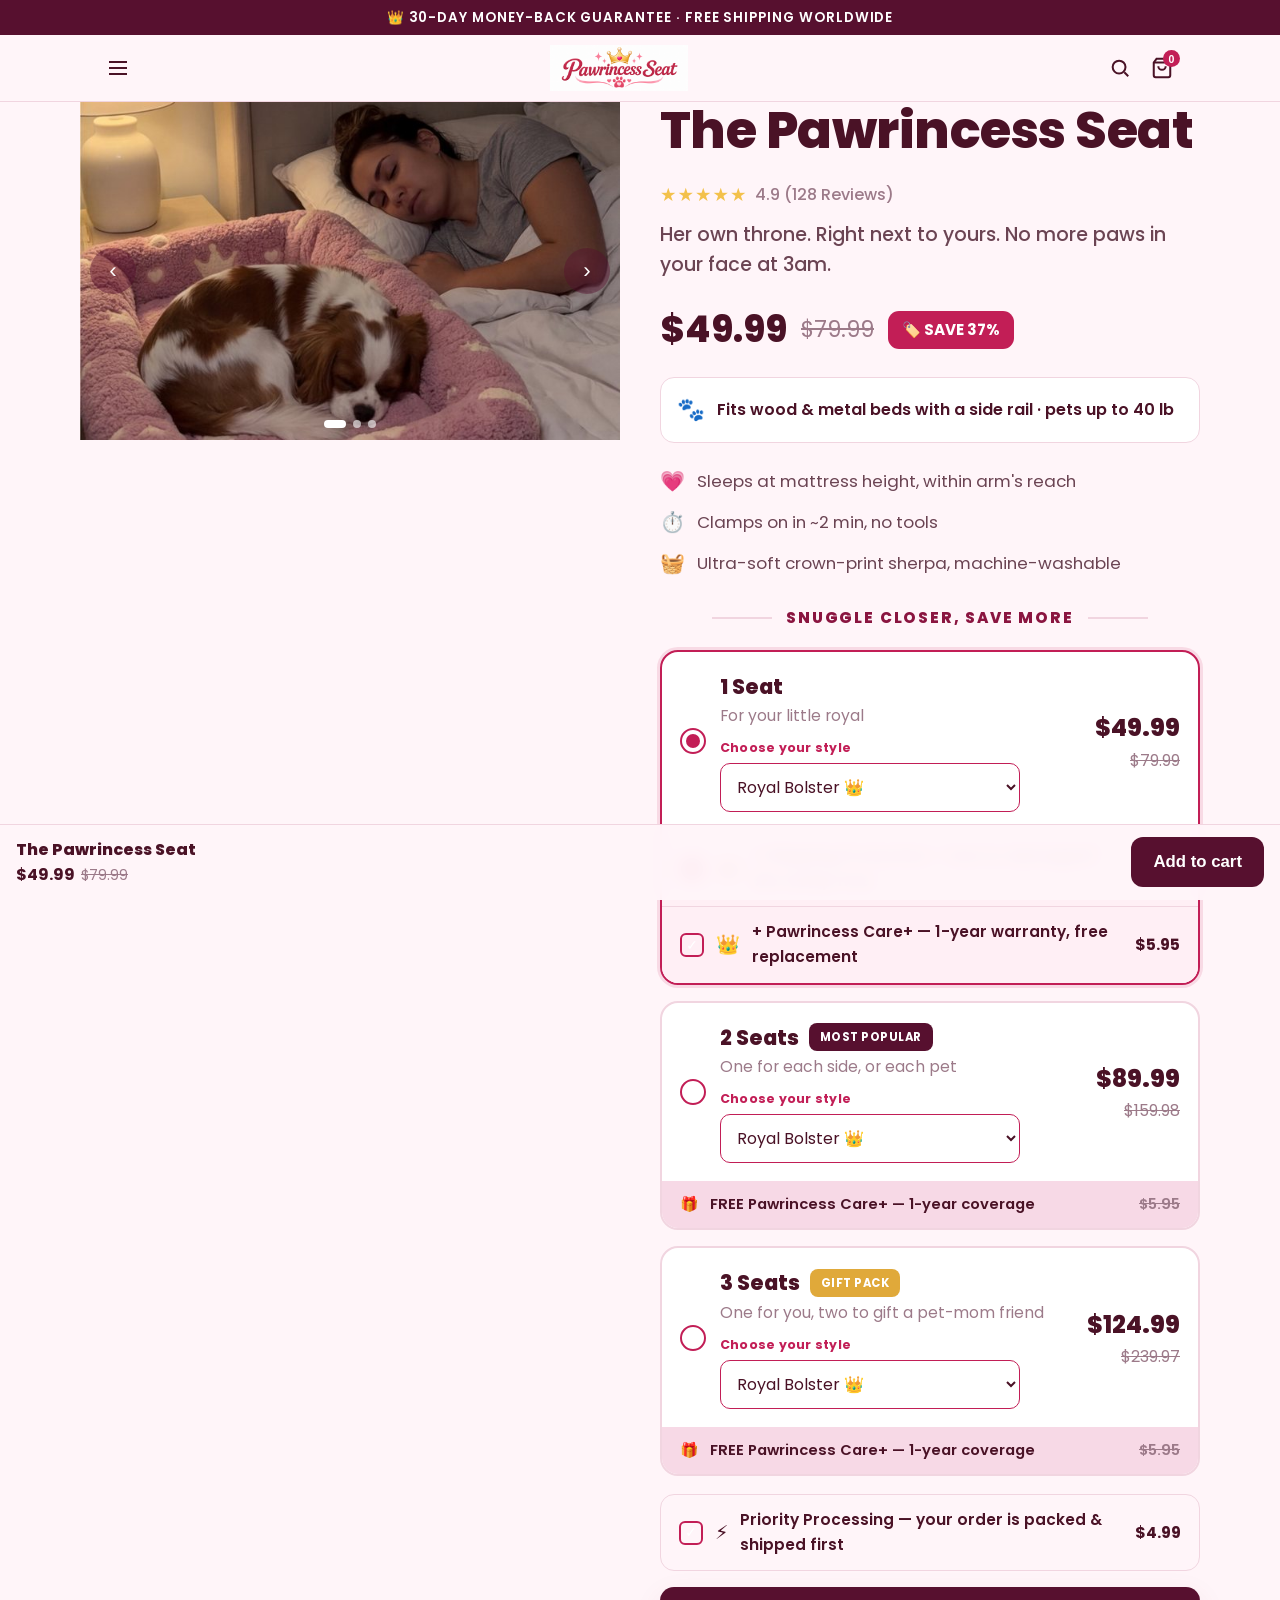
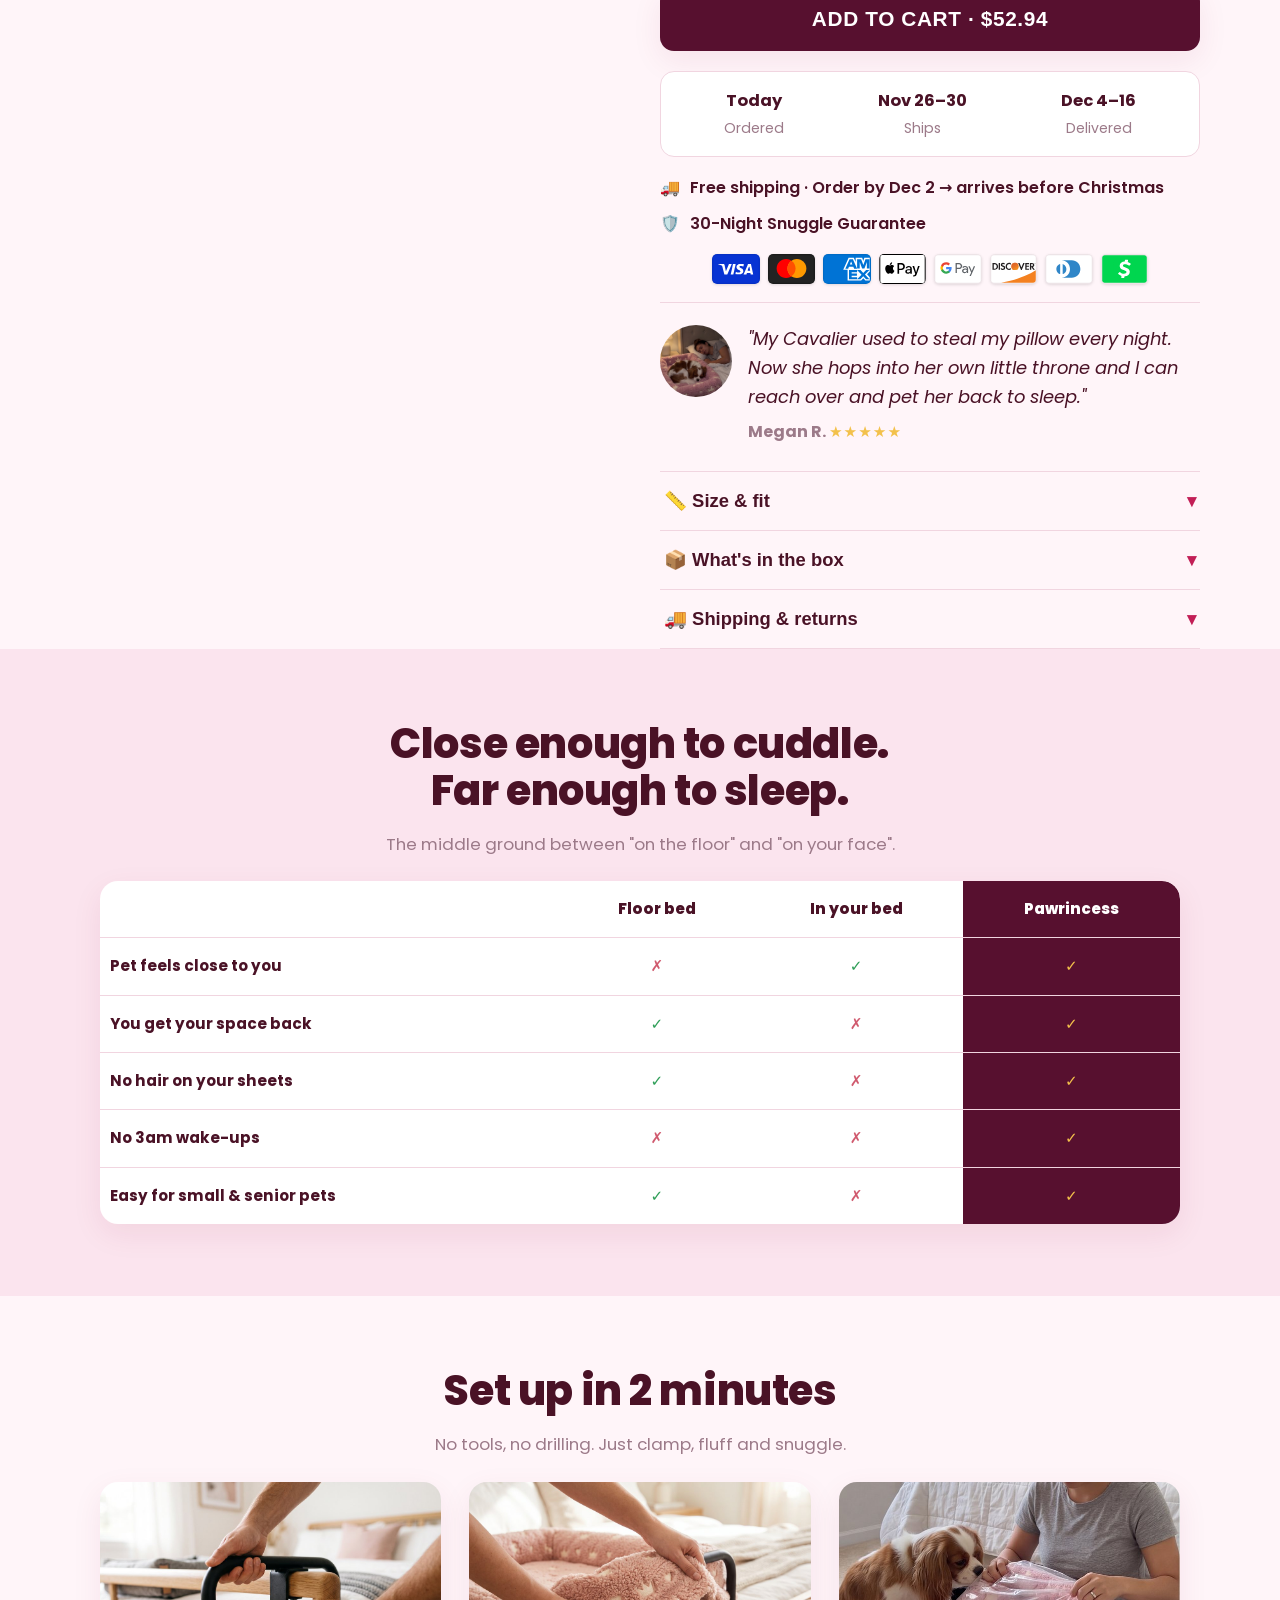
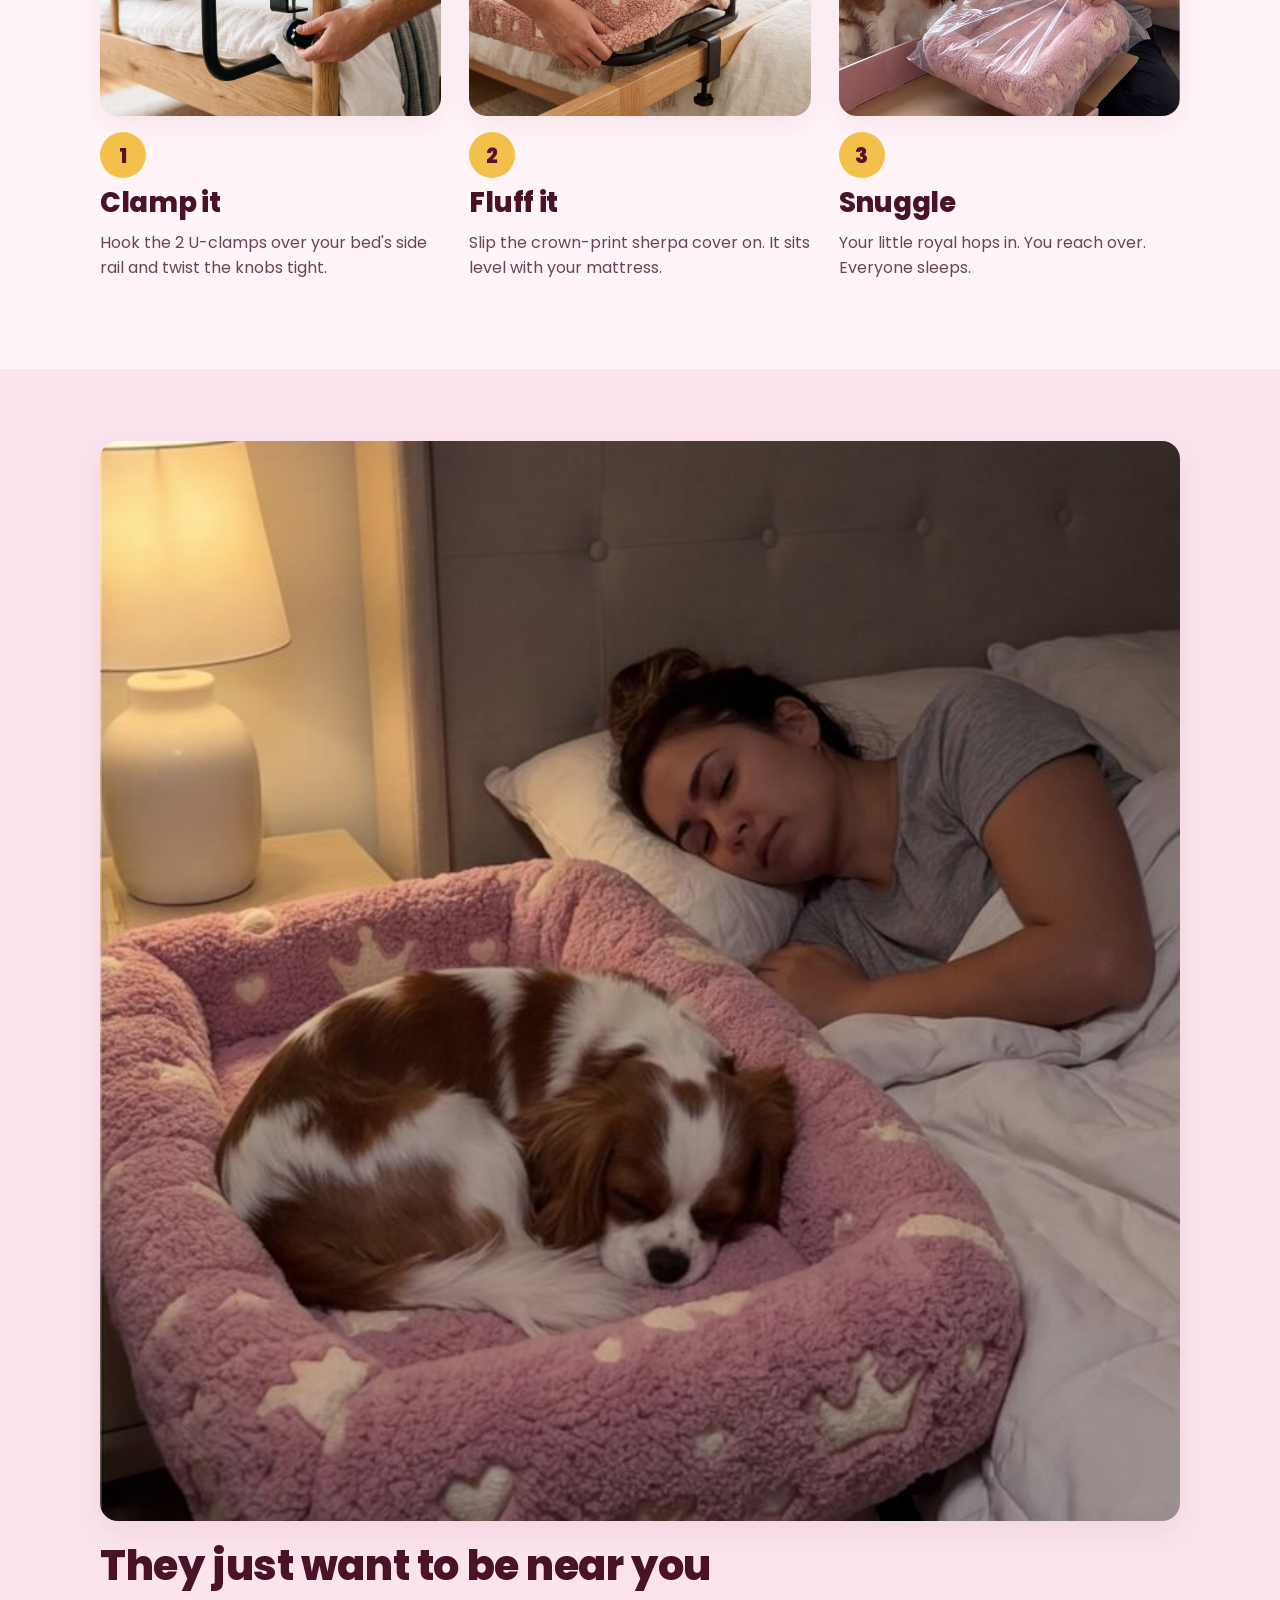
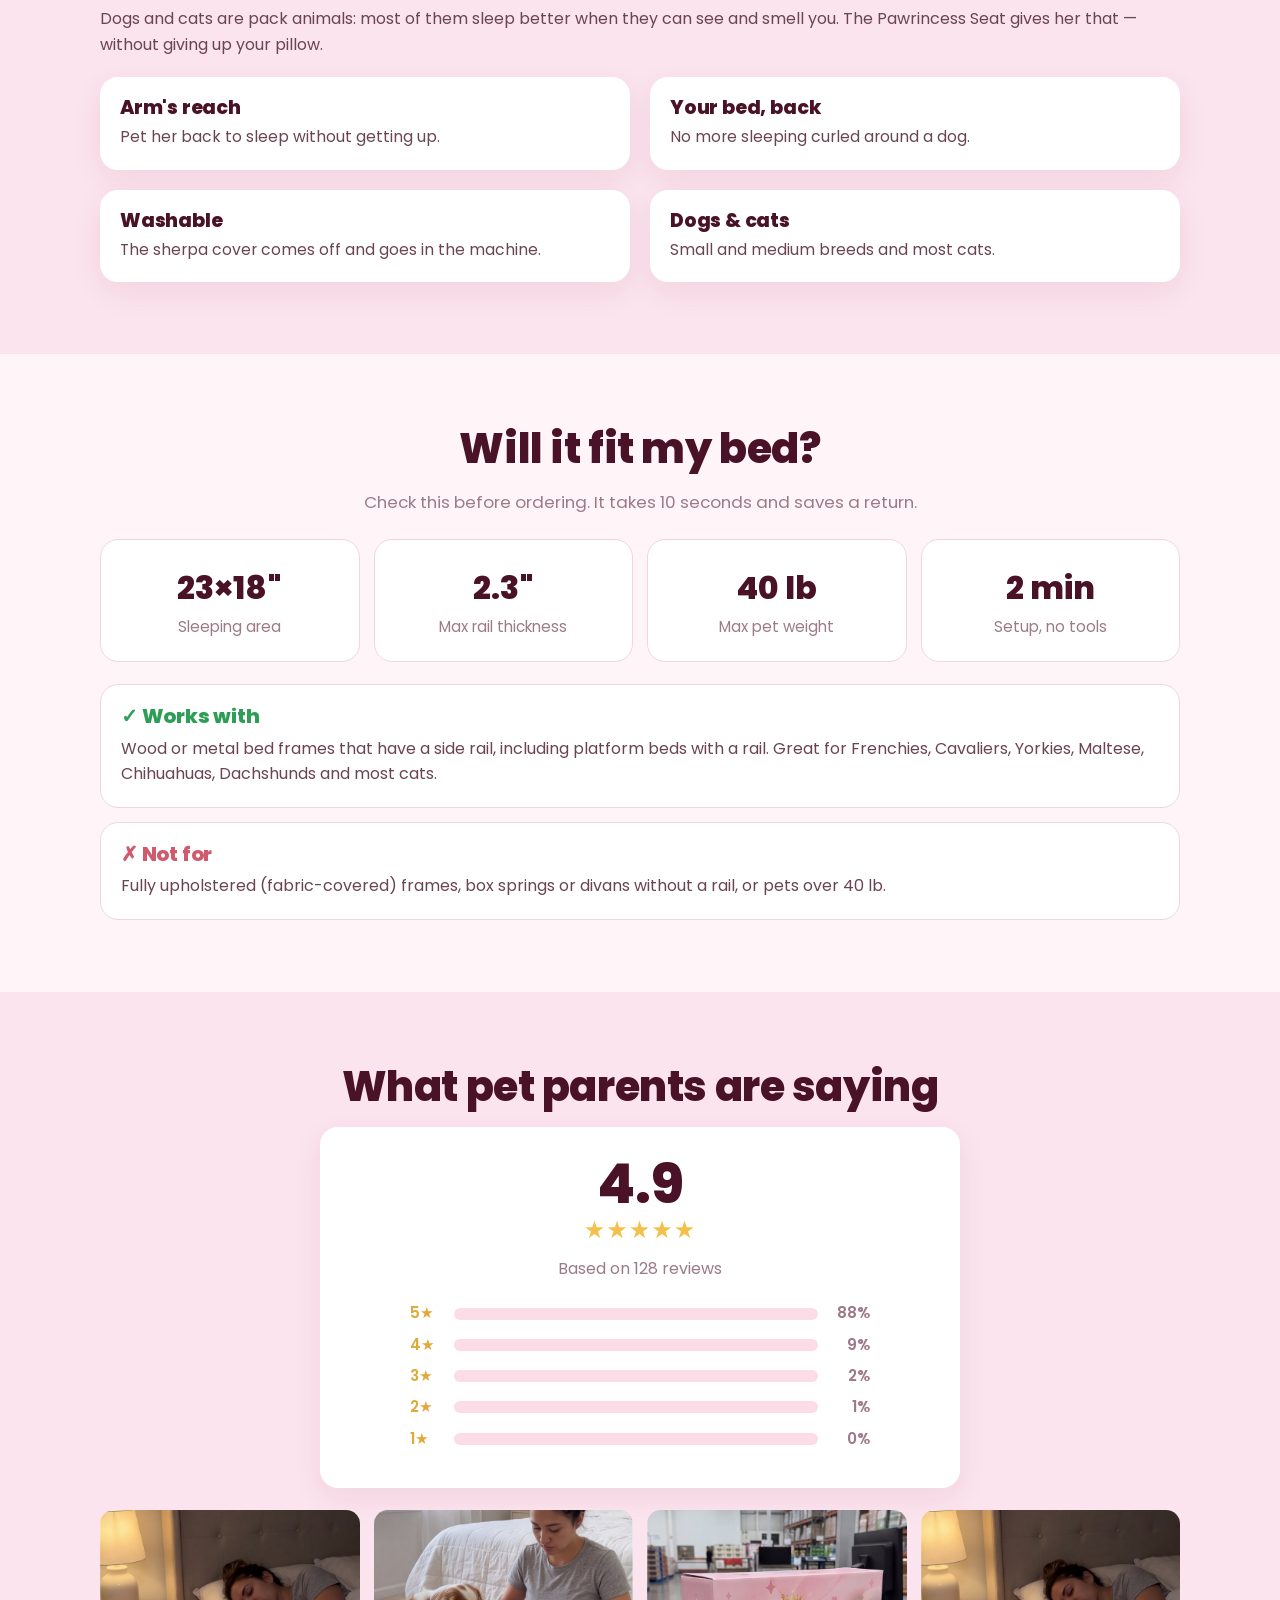
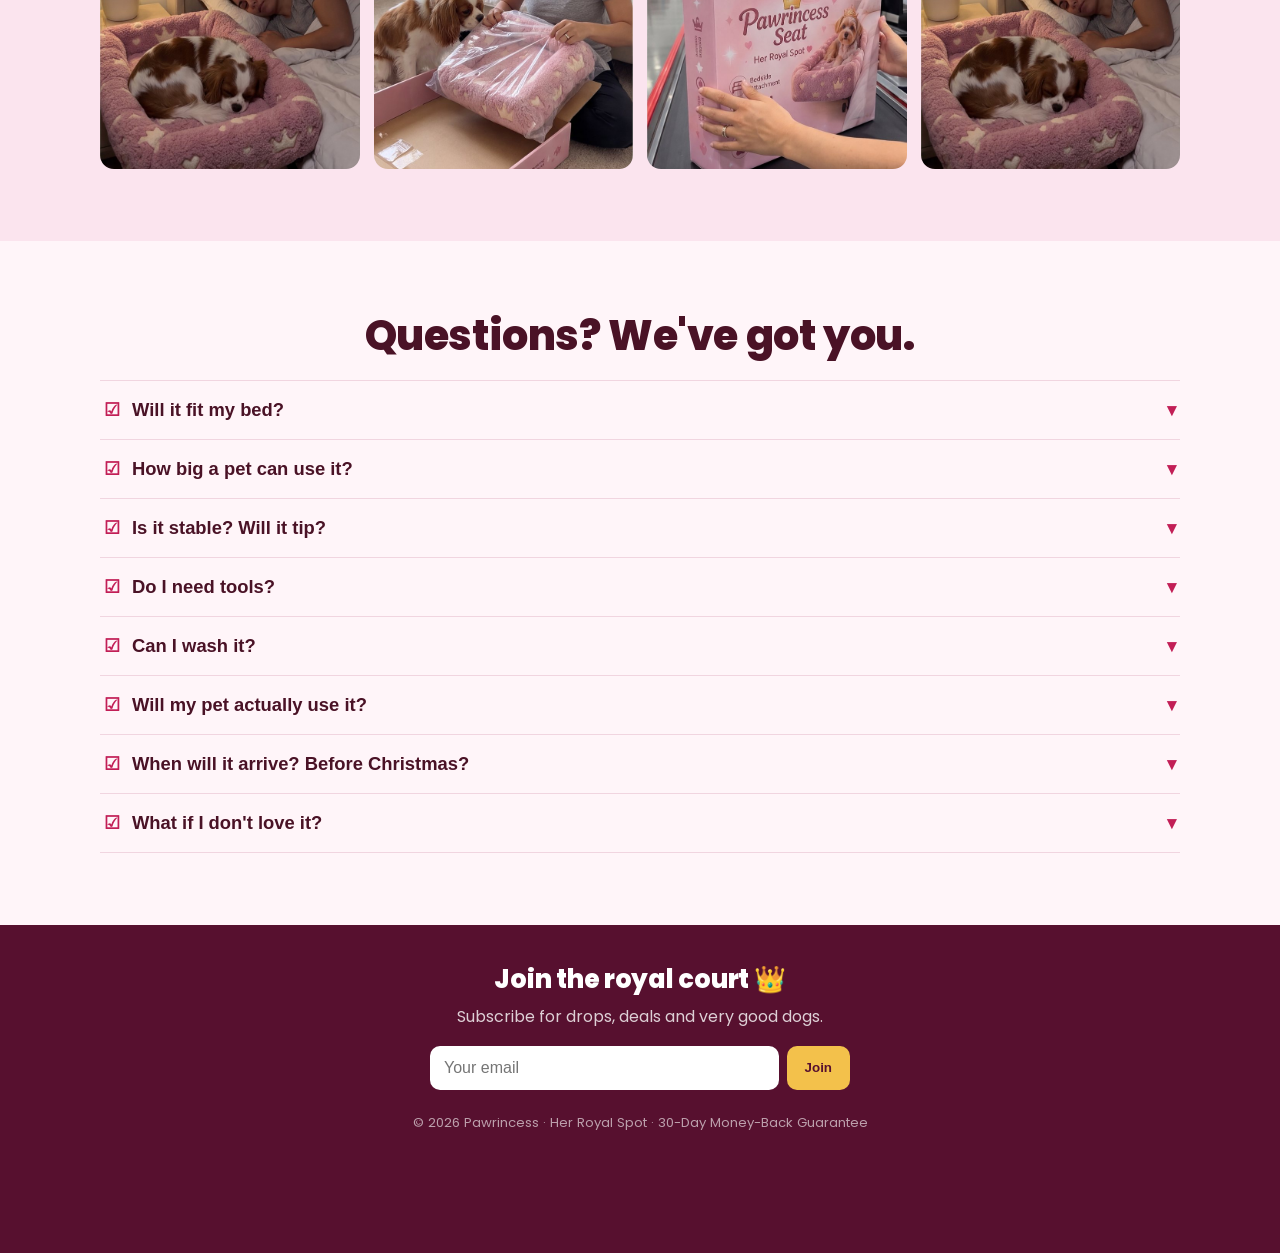
==== index.html @ 48e754ac "Pawrincess Seat store — landing page, variant picker, Square on-site checkout Co-Authored-By: Claude" ====
<!DOCTYPE html>
<html lang="en">
<head>
<meta charset="utf-8">
<meta name="viewport" content="width=device-width,initial-scale=1">
<title>Pawrincess Seat — Her Royal Spot</title>
<meta name="description" content="The Pawrincess Seat — a bedside dog bed that clamps to your bed so your little royal sleeps at mattress height, right within arm's reach.">
<link rel="icon" href="images/favicon.svg">
<link rel="preconnect" href="https://fonts.googleapis.com">
<link rel="preconnect" href="https://fonts.gstatic.com" crossorigin>
<link href="https://fonts.googleapis.com/css2?family=Poppins:wght@400;500;600;700;800&display=swap" rel="stylesheet">
<link rel="stylesheet" href="assets/pawrincess.css">
</head>
<body>

<div class="announce">👑 30-DAY MONEY-BACK GUARANTEE · FREE SHIPPING WORLDWIDE</div>

<header class="header">
  <div class="bar">
    <button class="hmenu" aria-label="Menu">
      <svg width="24" height="24" viewBox="0 0 24 24" fill="none" stroke="currentColor" stroke-width="2.2"><path d="M3 6h18M3 12h18M3 18h18"/></svg>
    </button>
    <img class="logo-img" src="images/logo.png" alt="Pawrincess Seat">
    <div class="hicons">
      <button class="hicon" aria-label="Search">
        <svg width="22" height="22" viewBox="0 0 24 24" fill="none" stroke="currentColor" stroke-width="2.2"><circle cx="11" cy="11" r="7"/><path d="M21 21l-4.3-4.3"/></svg>
      </button>
      <button class="hicon cartbtn" id="cartBtn" aria-label="Cart">
        <svg width="22" height="22" viewBox="0 0 24 24" fill="none" stroke="currentColor" stroke-width="2.2"><path d="M6 2 3 6v14a2 2 0 0 0 2 2h14a2 2 0 0 0 2-2V6l-3-4z"/><path d="M3 6h18M16 10a4 4 0 0 1-8 0"/></svg>
        <span class="bubble" id="cartBubble" hidden>0</span>
      </button>
    </div>
  </div>
</header>

<div class="product-top">
  <!-- hero gallery -->
  <div class="gallery">
    <div class="g-track" id="gTrack">
      <div class="g-slide"><img src="images/life-night.jpg" alt="Pawrincess Seat at the bedside at night" fetchpriority="high"></div>
      <div class="g-slide"><img src="images/life-unbox.jpg" alt="Unboxing the Pawrincess Seat" loading="lazy"></div>
      <div class="g-slide"><img src="images/box.jpg" alt="Pawrincess Seat retail box" loading="lazy"></div>
    </div>
    <button class="g-arr prev" id="gPrev" aria-label="Previous">‹</button>
    <button class="g-arr next" id="gNext" aria-label="Next">›</button>
    <div class="g-dots" id="gDots"></div>
  </div>

  <!-- buy box -->
  <div class="buy">
    <h1>The Pawrincess Seat</h1>
    <div class="rating-row"><span class="stars">★★★★★</span><span class="cnt" id="ratingCnt">4.9 (128 Reviews)</span></div>
    <p class="tagline">Her own throne. Right next to yours. No more paws in your face at 3am.</p>
    <div class="price-row">
      <span class="price">$49.99</span>
      <span class="compare">$79.99</span>
      <span class="save">🏷️ SAVE 37%</span>
    </div>

    <div class="callout"><span class="ic">🐾</span><span>Fits wood &amp; metal beds with a side rail · pets up to 40 lb</span></div>

    <ul class="bullets">
      <li><span class="ic">💗</span> Sleeps at mattress height, within arm's reach</li>
      <li><span class="ic">⏱️</span> Clamps on in ~2 min, no tools</li>
      <li><span class="ic">🧺</span> Ultra-soft crown-print sherpa, machine-washable</li>
    </ul>

    <!-- bundles -->
    <div class="divider-h">SNUGGLE CLOSER, SAVE MORE</div>
    <div class="tiers" id="tiers">
      <div class="tier sel" data-tier="1" data-price="49.99" data-compare="79.99" data-qty="1" data-name="1 Pawrincess Seat">
        <div class="tier-main">
          <span class="radio"></span>
          <div class="tier-info"><div class="t-name">1 Seat</div><div class="t-sub">For your little royal</div>
            <div class="vsel"><label>Choose your style</label><select class="vSelect"><option value="bolster">Royal Bolster 👑</option><option value="crown">Princess Crown 👑</option></select></div>
          </div>
          <div class="tier-price"><div class="tp">$49.99</div><div class="tc">$79.99</div></div>
        </div>
        <div class="addons">
          <label class="addon on" data-addon="2.95" data-aid="shipping_protection"><span class="box">✓</span><span class="ico">📦</span>+ Shipping Protection — lost or damaged? We reship free.<span class="ap">$2.95</span></label>
          <label class="addon" data-addon="5.95" data-aid="care_plus"><span class="box">✓</span><span class="ico">👑</span>+ Pawrincess Care+ — 1-year warranty, free replacement<span class="ap">$5.95</span></label>
        </div>
      </div>
      <div class="tier" data-tier="2" data-price="89.99" data-compare="159.98" data-qty="2" data-name="2 Pawrincess Seats">
        <div class="tier-main">
          <span class="radio"></span>
          <div class="tier-info"><div class="t-name">2 Seats <span class="badge">MOST POPULAR</span></div><div class="t-sub">One for each side, or each pet</div>
            <div class="vsel"><label>Choose your style</label><select class="vSelect"><option value="bolster">Royal Bolster 👑</option><option value="crown">Princess Crown 👑</option></select></div>
          </div>
          <div class="tier-price"><div class="tp">$89.99</div><div class="tc">$159.98</div></div>
        </div>
        <div class="tier-free"><span class="ico">🎁</span>FREE Pawrincess Care+ — 1-year coverage<span class="ap">$5.95</span></div>
      </div>
      <div class="tier" data-tier="3" data-price="124.99" data-compare="239.97" data-qty="3" data-name="3 Pawrincess Seats">
        <div class="tier-main">
          <span class="radio"></span>
          <div class="tier-info"><div class="t-name">3 Seats <span class="badge gift">GIFT PACK</span></div><div class="t-sub">One for you, two to gift a pet-mom friend</div>
            <div class="vsel"><label>Choose your style</label><select class="vSelect"><option value="bolster">Royal Bolster 👑</option><option value="crown">Princess Crown 👑</option></select></div>
          </div>
          <div class="tier-price"><div class="tp">$124.99</div><div class="tc">$239.97</div></div>
        </div>
        <div class="tier-free"><span class="ico">🎁</span>FREE Pawrincess Care+ — 1-year coverage<span class="ap">$5.95</span></div>
      </div>
    </div>

    <label class="addon" id="priority" data-addon="4.99" data-aid="priority" style="border:1.5px solid var(--line);border-radius:14px;margin-bottom:16px">
      <span class="box">✓</span><span class="ico">⚡</span>Priority Processing — your order is packed &amp; shipped first<span class="ap">$4.99</span>
    </label>

    <button class="atc row" id="atcMain">ADD TO CART · $57.93</button>

    <!-- delivery -->
    <div class="deliv">
      <div class="d"><b>Today</b><span>Ordered</span></div>
      <div class="d"><b>Nov 26–30</b><span>Ships</span></div>
      <div class="d"><b>Dec 4–16</b><span>Delivered</span></div>
    </div>
    <div class="ship-line"><span class="ic">🚚</span><span>Free shipping · Order by Dec 2 → arrives before Christmas</span></div>
    <div class="ship-line"><span class="ic">🛡️</span><span>30-Night Snuggle Guarantee</span></div>

    <div class="pays">
      <img src="images/pay/visa.svg" alt="Visa"><img src="images/pay/master.svg" alt="Mastercard">
      <img src="images/pay/american_express.svg" alt="Amex"><img src="images/pay/apple_pay.svg" alt="Apple Pay">
      <img src="images/pay/google_pay.svg" alt="Google Pay"><img src="images/pay/discover.svg" alt="Discover">
      <img src="images/pay/diners_club.svg" alt="Diners"><img src="images/pay/cashapppay.svg" alt="Cash App">
    </div>

    <!-- featured review -->
    <div class="freview">
      <img src="images/life-night.jpg" alt="Happy customer's dog">
      <div>
        <div class="q">"My Cavalier used to steal my pillow every night. Now she hops into her own little throne and I can reach over and pet her back to sleep."</div>
        <div class="who">Megan R. <span class="stars">★★★★★</span></div>
      </div>
    </div>

    <!-- accordions -->
    <div class="acc" style="margin-top:18px">
      <div class="acc-item"><button class="acc-q">📏 Size &amp; fit<span class="chev">▾</span></button><div class="acc-a"><p>Sleeping area 23×18". Fits bed side rails up to 2.3" thick. Supports pets up to 40 lb — ideal for small and medium breeds and most cats.</p></div></div>
      <div class="acc-item"><button class="acc-q">📦 What's in the box<span class="chev">▾</span></button><div class="acc-a"><p>One Pawrincess Seat frame, two U-clamps with twist knobs, the removable crown-print sherpa cover, and a quick-start card. No tools needed.</p></div></div>
      <div class="acc-item"><button class="acc-q">🚚 Shipping &amp; returns<span class="chev">▾</span></button><div class="acc-a"><p>Free worldwide shipping. Ships in 1–3 business days. 30-night money-back guarantee — if your pup doesn't love it, send it back.</p></div></div>
    </div>
  </div>
</div>

<!-- comparison -->
<section class="section band center">
  <div class="wrap">
    <h2>Close enough to cuddle.<br>Far enough to sleep.</h2>
    <p class="sub">The middle ground between "on the floor" and "on your face".</p>
    <table class="cmp">
      <tr><th></th><th>Floor bed</th><th>In your bed</th><th class="hl head">Pawrincess</th></tr>
      <tr><td>Pet feels close to you</td><td class="no">✗</td><td class="yes">✓</td><td class="hl"><span class="yes">✓</span></td></tr>
      <tr><td>You get your space back</td><td class="yes">✓</td><td class="no">✗</td><td class="hl"><span class="yes">✓</span></td></tr>
      <tr><td>No hair on your sheets</td><td class="yes">✓</td><td class="no">✗</td><td class="hl"><span class="yes">✓</span></td></tr>
      <tr><td>No 3am wake-ups</td><td class="no">✗</td><td class="no">✗</td><td class="hl"><span class="yes">✓</span></td></tr>
      <tr><td>Easy for small &amp; senior pets</td><td class="yes">✓</td><td class="no">✗</td><td class="hl"><span class="yes">✓</span></td></tr>
    </table>
  </div>
</section>

<!-- steps -->
<section class="section center">
  <div class="wrap">
    <h2>Set up in 2 minutes</h2>
    <p class="sub">No tools, no drilling. Just clamp, fluff and snuggle.</p>
    <div class="step-grid" style="text-align:left">
      <div class="step">
        <img src="images/step-clamp.jpg" alt="Clamp it onto your bed rail" loading="lazy">
        <div class="snum">1</div><h3>Clamp it</h3>
        <p>Hook the 2 U-clamps over your bed's side rail and twist the knobs tight.</p>
      </div>
      <div class="step">
        <img src="images/step-fluff.jpg" alt="Fluff on the crown-print cover" loading="lazy">
        <div class="snum">2</div><h3>Fluff it</h3>
        <p>Slip the crown-print sherpa cover on. It sits level with your mattress.</p>
      </div>
      <div class="step">
        <img src="images/life-unbox.jpg" alt="Snuggle in">
        <div class="snum">3</div><h3>Snuggle</h3>
        <p>Your little royal hops in. You reach over. Everyone sleeps.</p>
      </div>
    </div>
  </div>
</section>

<!-- near you -->
<section class="section band">
  <div class="wrap">
    <img class="ny-img" src="images/life-night.jpg" alt="Dog resting in the Pawrincess Seat beside the bed">
    <h2>They just want to be near you</h2>
    <p>Dogs and cats are pack animals: most of them sleep better when they can see and smell you. The Pawrincess Seat gives her that — without giving up your pillow.</p>
    <div class="cards2">
      <div class="card"><h3>Arm's reach</h3><p>Pet her back to sleep without getting up.</p></div>
      <div class="card"><h3>Your bed, back</h3><p>No more sleeping curled around a dog.</p></div>
      <div class="card"><h3>Washable</h3><p>The sherpa cover comes off and goes in the machine.</p></div>
      <div class="card"><h3>Dogs &amp; cats</h3><p>Small and medium breeds and most cats.</p></div>
    </div>
  </div>
</section>

<!-- specs -->
<section class="section center">
  <div class="wrap">
    <h2>Will it fit my bed?</h2>
    <p class="sub">Check this before ordering. It takes 10 seconds and saves a return.</p>
    <div class="stats">
      <div class="stat"><b>23×18"</b><span>Sleeping area</span></div>
      <div class="stat"><b>2.3"</b><span>Max rail thickness</span></div>
      <div class="stat"><b>40 lb</b><span>Max pet weight</span></div>
      <div class="stat"><b>2 min</b><span>Setup, no tools</span></div>
    </div>
    <div class="wbox good" style="text-align:left"><h3>✓ Works with</h3><p>Wood or metal bed frames that have a side rail, including platform beds with a rail. Great for Frenchies, Cavaliers, Yorkies, Maltese, Chihuahuas, Dachshunds and most cats.</p></div>
    <div class="wbox bad" style="text-align:left"><h3>✗ Not for</h3><p>Fully upholstered (fabric-covered) frames, box springs or divans without a rail, or pets over 40 lb.</p></div>
  </div>
</section>

<!-- reviews -->
<section class="section band center">
  <div class="wrap">
    <h2>What pet parents are saying</h2>
    <div class="rev-sum">
      <div class="big">4.9</div>
      <div class="stars">★★★★★</div>
      <div class="based">Based on 128 reviews</div>
      <div class="bars">
        <div class="bar"><span class="lab">5★</span><span class="track"><span class="fill" style="width:88%"></span></span><span class="pct">88%</span></div>
        <div class="bar"><span class="lab">4★</span><span class="track"><span class="fill" style="width:9%"></span></span><span class="pct">9%</span></div>
        <div class="bar"><span class="lab">3★</span><span class="track"><span class="fill" style="width:2%"></span></span><span class="pct">2%</span></div>
        <div class="bar"><span class="lab">2★</span><span class="track"><span class="fill" style="width:1%"></span></span><span class="pct">1%</span></div>
        <div class="bar"><span class="lab">1★</span><span class="track"><span class="fill" style="width:0%"></span></span><span class="pct">0%</span></div>
      </div>
    </div>
    <div class="rev-photos">
      <img src="images/life-night.jpg" alt="Customer photo" loading="lazy">
      <img src="images/life-unbox.jpg" alt="Customer photo" loading="lazy">
      <img src="images/box.jpg" alt="Customer photo" loading="lazy">
      <img src="images/life-night.jpg" alt="Customer photo" loading="lazy">
    </div>
  </div>
</section>

<!-- faq -->
<section class="section">
  <div class="wrap">
    <h2 class="center">Questions? We've got you.</h2>
    <div class="acc" style="margin-top:20px">
      <div class="acc-item"><button class="acc-q"><span class="ck">☑</span> Will it fit my bed?<span class="chev">▾</span></button><div class="acc-a"><p>It works with wood or metal frames that have a side rail up to 2.3" thick, including most platform beds. Not for fully upholstered frames or divans with no rail.</p></div></div>
      <div class="acc-item"><button class="acc-q"><span class="ck">☑</span> How big a pet can use it?<span class="chev">▾</span></button><div class="acc-a"><p>Up to 40 lb. The 23×18" sleeping area is ideal for small and medium breeds and most cats.</p></div></div>
      <div class="acc-item"><button class="acc-q"><span class="ck">☑</span> Is it stable? Will it tip?<span class="chev">▾</span></button><div class="acc-a"><p>The two U-clamps lock onto your side rail and the frame rests against the bed, so it stays level and secure within the weight limit.</p></div></div>
      <div class="acc-item"><button class="acc-q"><span class="ck">☑</span> Do I need tools?<span class="chev">▾</span></button><div class="acc-a"><p>No tools and no drilling. Hook the clamps over the rail and hand-tighten the knobs — about 2 minutes.</p></div></div>
      <div class="acc-item"><button class="acc-q"><span class="ck">☑</span> Can I wash it?<span class="chev">▾</span></button><div class="acc-a"><p>Yes — the crown-print sherpa cover zips off and is machine-washable.</p></div></div>
      <div class="acc-item"><button class="acc-q"><span class="ck">☑</span> Will my pet actually use it?<span class="chev">▾</span></button><div class="acc-a"><p>Most pets settle in fast because they're right beside you at mattress height. If yours doesn't love it, you're covered by the 30-night guarantee.</p></div></div>
      <div class="acc-item"><button class="acc-q"><span class="ck">☑</span> When will it arrive? Before Christmas?<span class="chev">▾</span></button><div class="acc-a"><p>Order by Dec 2 for delivery before Christmas. Standard delivery is Dec 4–16.</p></div></div>
      <div class="acc-item"><button class="acc-q"><span class="ck">☑</span> What if I don't love it?<span class="chev">▾</span></button><div class="acc-a"><p>30-night money-back guarantee. Return it for a full refund, no drama.</p></div></div>
    </div>
  </div>
</section>

<footer class="foot">
  <h3>Join the royal court 👑</h3>
  <p style="color:rgba(255,255,255,.8);margin:0">Subscribe for drops, deals and very good dogs.</p>
  <form class="sub-in" onsubmit="return false">
    <input type="email" placeholder="Your email" aria-label="Email">
    <button class="go">Join</button>
  </form>
  <div class="fine">© 2026 Pawrincess · Her Royal Spot · 30-Day Money-Back Guarantee</div>
</footer>

<!-- sticky buy bar -->
<div class="sticky">
  <div class="sp"><b>The Pawrincess Seat</b><span class="pp" id="stickyPrice">$49.99</span><span class="cc">$79.99</span></div>
  <button class="sbtn" id="atcSticky">Add to cart</button>
</div>
<button class="to-top" id="toTop" aria-label="Back to top">⌃</button>

<!-- cart -->
<div class="scrim" id="scrim"></div>
<aside class="drawer" id="drawer" aria-label="Cart">
  <div class="drawer-head"><h3>Your cart 👑</h3><button class="x" id="cartClose">✕</button></div>
  <div class="drawer-body" id="cartBody"></div>
  <div class="drawer-foot">
    <div class="tot"><span>Total</span><span id="cartTotal">$0.00</span></div>
    <button class="co" id="checkoutBtn">Checkout</button>
    <button class="cont" id="keepShopping">Continue shopping</button>
  </div>
</aside>

<div class="toast" id="toast"></div>

<script src="assets/pawrincess.js"></script>
</body>
</html>
---- assets/pawrincess.css ----
/* ===== Pawrincess Seat — brand styles ===== */
:root{
  --brand:#C21E56;        /* raspberry (logo script) */
  --brand-deep:#8A1540;
  --plum:#57102F;         /* deep royal berry (dark UI) */
  --ink:#4A1226;          /* headings */
  --body:#6b4453;         /* body text */
  --muted:#9c7a89;
  --pink:#F48FB1;
  --pink-soft:#FBDCE7;
  --pink-tint:#FFEFF5;
  --cream:#FFF5F9;        /* page bg */
  --band:#FBE4EE;         /* soft section band */
  --band2:#F7D9E6;
  --panel:#ffffff;
  --gold:#F3C14B;
  --gold-deep:#E0A93A;
  --line:#f1d5e0;
  --max:1120px;
  --radius:18px;
  --shadow:0 10px 30px rgba(140,20,70,.08);
}
*{box-sizing:border-box}
html{scroll-behavior:smooth}
body{
  margin:0;background:var(--cream);color:var(--body);
  font-family:'Poppins','Segoe UI',system-ui,-apple-system,sans-serif;
  font-size:16px;line-height:1.6;-webkit-font-smoothing:antialiased;
  overflow-x:hidden;
}
h1,h2,h3{font-family:'Poppins',sans-serif;color:var(--ink);line-height:1.12;margin:0 0 .4em;font-weight:800;letter-spacing:-.01em}
h1{font-size:clamp(2rem,7vw,3.2rem)}
h2{font-size:clamp(1.7rem,6vw,2.6rem)}
p{margin:0 0 1em}
img{max-width:100%;display:block}
a{color:var(--brand);text-decoration:none}
.wrap{max-width:var(--max);margin:0 auto;padding:0 20px}
.center{text-align:center}
.section{padding:52px 0}
.band{background:var(--band)}
.sub{color:var(--muted);font-size:1.05rem;max-width:620px;margin:0 auto 1.4em}

/* ===== announcement ===== */
.announce{background:var(--plum);color:#fff;text-align:center;
  padding:9px 14px;font-size:clamp(.7rem,1.7vw,.84rem);letter-spacing:.07em;
  font-weight:600;line-height:1.3}

/* ===== header ===== */
.header{position:sticky;top:0;z-index:40;background:rgba(255,245,249,.95);
  backdrop-filter:blur(8px);border-bottom:1px solid var(--line)}
.header .bar{display:flex;align-items:center;justify-content:space-between;
  max-width:var(--max);margin:0 auto;padding:10px 18px;gap:12px}
.hmenu,.hicon{background:none;border:0;color:var(--ink);cursor:pointer;
  width:40px;height:40px;display:flex;align-items:center;justify-content:center;padding:0}
.hicons{display:flex;align-items:center;gap:2px}
.logo-img{height:46px;width:auto}
.cartbtn{position:relative}
.bubble{position:absolute;top:2px;right:2px;background:var(--brand);color:#fff;
  font-size:.66rem;font-weight:700;min-width:17px;height:17px;border-radius:9px;
  display:flex;align-items:center;justify-content:center;padding:0 4px}

/* ===== hero gallery ===== */
.gallery{position:relative;background:var(--band);min-width:0}
.g-track{display:flex;overflow-x:auto;scroll-snap-type:x mandatory;
  scroll-behavior:smooth;-webkit-overflow-scrolling:touch;scrollbar-width:none}
.g-track::-webkit-scrollbar{display:none}
.g-slide{flex:0 0 100%;scroll-snap-align:center;aspect-ratio:1/1;min-width:0}
.g-slide img{width:100%;height:100%;object-fit:cover}
.g-arr{position:absolute;top:50%;transform:translateY(-50%);z-index:3;
  width:46px;height:46px;border-radius:50%;border:0;cursor:pointer;
  background:rgba(87,16,47,.42);color:#fff;font-size:1.4rem;display:flex;
  align-items:center;justify-content:center}
.g-arr.prev{left:10px}.g-arr.next{right:10px}
.g-dots{position:absolute;bottom:12px;left:0;right:0;display:flex;gap:7px;
  justify-content:center;z-index:3}
.g-dot{width:8px;height:8px;border-radius:50%;background:rgba(255,255,255,.6);border:0;padding:0;cursor:pointer}
.g-dot.on{background:#fff;width:22px;border-radius:5px}

/* ===== buy box ===== */
.buy{padding:26px 20px 8px;max-width:var(--max);margin:0 auto}
.rating-row{display:flex;align-items:center;gap:8px;margin:2px 0 10px;font-weight:600;color:var(--ink)}
.stars{color:var(--gold);letter-spacing:1px;font-size:1.15rem}
.rating-row .cnt{color:var(--muted);font-weight:500}
.tagline{font-size:1.2rem;color:var(--body);margin:.2em 0 1em;font-weight:500}
.price-row{display:flex;align-items:center;gap:14px;flex-wrap:wrap;margin-bottom:18px}
.price{font-size:2.3rem;font-weight:800;color:var(--ink)}
.compare{font-size:1.4rem;color:var(--muted);text-decoration:line-through}
.save{background:var(--brand);color:#fff;font-weight:700;padding:7px 14px;
  border-radius:11px;font-size:.95rem;display:inline-flex;align-items:center;gap:6px}

/* variant dropdown (inside bundle) */
.vsel{margin-top:10px}
.vsel label{display:block;font-size:.78rem;font-weight:700;color:var(--brand);margin-bottom:5px;letter-spacing:.02em}
.vsel select{width:100%;max-width:300px;border:1.5px solid var(--brand);border-radius:10px;padding:11px 12px;font-size:1rem;font-family:inherit;color:var(--ink);background:var(--panel);cursor:pointer}
.vsel select:focus{outline:none;box-shadow:0 0 0 3px rgba(194,30,86,.14)}

/* callout + bullets */
.callout{display:flex;align-items:center;gap:12px;border:1.5px solid var(--line);
  background:var(--panel);border-radius:14px;padding:14px 16px;margin-bottom:18px;font-weight:600;color:var(--ink)}
.callout .ic{font-size:1.4rem}
.bullets{list-style:none;padding:0;margin:0 0 22px}
.bullets li{display:flex;gap:12px;align-items:flex-start;padding:7px 0;font-size:1.05rem;color:var(--body)}
.bullets .ic{font-size:1.25rem;flex:none;line-height:1.3}

/* fit checker */
.fit{border:2px dashed var(--pink);border-radius:var(--radius);padding:22px;margin-bottom:26px;background:var(--pink-tint)}
.fit h3{font-size:1.25rem;display:flex;align-items:center;gap:8px}
.chips{display:flex;flex-wrap:wrap;gap:10px;margin-top:14px}
.chip{background:var(--panel);border:1.5px solid var(--line);border-radius:30px;
  padding:11px 18px;font-size:.98rem;font-weight:500;color:var(--ink);cursor:pointer;transition:.15s}
.chip:hover{border-color:var(--brand)}
.chip.sel{background:var(--brand);color:#fff;border-color:var(--brand)}
.fit-result{margin-top:16px;font-weight:600;padding:12px 16px;border-radius:12px;display:none}
.fit-result.good{display:block;background:#e9f9ef;color:#1d7a43;border:1px solid #bfe8cd}
.fit-result.warn{display:block;background:#fff4e2;color:#9a6512;border:1px solid #f3dfb4}

/* bundles */
.divider-h{display:flex;align-items:center;gap:14px;color:var(--brand-deep);
  font-weight:800;letter-spacing:.12em;font-size:.95rem;justify-content:center;margin:8px 0 20px}
.divider-h::before,.divider-h::after{content:"";height:1.5px;background:var(--line);flex:1;max-width:60px}
.tiers{display:flex;flex-direction:column;gap:16px;margin-bottom:18px}
.tier{border:2px solid var(--line);border-radius:var(--radius);overflow:hidden;background:var(--panel);cursor:pointer;transition:.15s}
.tier.sel{border-color:var(--brand);box-shadow:0 0 0 3px rgba(194,30,86,.12)}
.tier-main{display:flex;align-items:center;gap:14px;padding:18px}
.radio{width:26px;height:26px;border-radius:50%;border:2px solid var(--brand);flex:none;position:relative}
.tier.sel .radio::after{content:"";position:absolute;inset:4px;border-radius:50%;background:var(--brand)}
.tier-info{flex:1;min-width:0}
.tier-info .t-name{font-weight:800;color:var(--ink);font-size:1.3rem;display:flex;align-items:center;gap:10px;flex-wrap:wrap}
.tier-info .t-sub{color:var(--muted);font-size:.98rem}
.badge{background:var(--plum);color:#fff;font-size:.72rem;font-weight:700;letter-spacing:.04em;padding:5px 11px;border-radius:8px}
.badge.gift{background:var(--gold-deep)}
.tier-price{text-align:right;flex:none}
.tier-price .tp{font-size:1.5rem;font-weight:800;color:var(--ink)}
.tier-price .tc{font-size:1rem;color:var(--muted);text-decoration:line-through}
.addons{border-top:1px solid var(--line);background:var(--pink-tint)}
.addon{display:flex;align-items:center;gap:12px;padding:13px 18px;font-weight:600;color:var(--ink);font-size:.96rem}
.addon+.addon{border-top:1px solid var(--line)}
.addon .box{width:24px;height:24px;border:2px solid var(--brand);border-radius:6px;flex:none;display:flex;align-items:center;justify-content:center;color:#fff;font-size:.9rem}
.addon.on .box{background:var(--brand)}
.addon .ico{font-size:1.2rem}
.addon .ap{margin-left:auto;font-weight:700;white-space:nowrap}
.addon .free{color:var(--brand)}
.addon .strike{text-decoration:line-through;color:var(--muted)}
.tier-free{display:flex;align-items:center;gap:12px;padding:12px 18px;background:var(--band2);font-weight:600;color:var(--ink);font-size:.92rem}
.tier-free .ap{margin-left:auto;text-decoration:line-through;color:var(--muted)}

/* big add to cart */
.atc{display:block;width:100%;background:var(--plum);color:#fff;border:0;cursor:pointer;
  font-size:1.3rem;font-weight:800;letter-spacing:.03em;padding:20px;border-radius:14px;
  box-shadow:var(--shadow);transition:.15s}
.atc:hover{background:var(--brand-deep)}
.atc.row{margin:6px 0 20px}

/* delivery */
.deliv{border:1.5px solid var(--line);border-radius:14px;padding:16px;display:flex;justify-content:space-around;text-align:center;background:var(--panel);margin:18px 0}
.deliv .d b{display:block;color:var(--ink);font-size:1.02rem}
.deliv .d span{color:var(--muted);font-size:.88rem}
.ship-line{display:flex;gap:10px;align-items:flex-start;color:var(--ink);font-weight:600;margin:10px 0;font-size:1rem}
.ship-line .ic{color:var(--brand);flex:none}
.pays{display:flex;flex-wrap:wrap;gap:8px;justify-content:center;margin:18px 0 6px}
.pays img{height:30px;width:auto;border-radius:5px;box-shadow:0 1px 3px rgba(0,0,0,.12)}

/* featured review */
.freview{display:flex;gap:16px;align-items:flex-start;padding:22px 0 8px;border-top:1px solid var(--line);margin-top:18px}
.freview img{width:72px;height:72px;border-radius:50%;object-fit:cover;flex:none}
.freview .q{font-style:italic;color:var(--ink);font-size:1.12rem;margin-bottom:8px}
.freview .who{font-weight:700;color:var(--muted)}
.freview .who .stars{font-size:.95rem}

/* accordions */
.acc{border-top:1px solid var(--line)}
.acc-item{border-bottom:1px solid var(--line)}
.acc-q{width:100%;background:none;border:0;cursor:pointer;display:flex;align-items:center;
  gap:12px;padding:18px 4px;font-size:1.15rem;font-weight:700;color:var(--ink);text-align:left}
.acc-q .chev{margin-left:auto;transition:.2s;color:var(--brand)}
.acc-item.open .chev{transform:rotate(180deg)}
.acc-q .ck{color:var(--brand)}
.acc-a{max-height:0;overflow:hidden;transition:max-height .25s ease}
.acc-a p{padding:0 4px 18px;margin:0;color:var(--body)}

/* comparison */
.cmp{width:100%;border-collapse:separate;border-spacing:0;background:var(--panel);
  border-radius:var(--radius);overflow:hidden;box-shadow:var(--shadow)}
.cmp th,.cmp td{padding:16px 10px;text-align:center;border-bottom:1px solid var(--line);font-size:.95rem}
.cmp th{font-weight:800;color:var(--ink)}
.cmp td:first-child,.cmp th:first-child{text-align:left;font-weight:700;color:var(--ink)}
.cmp .hl{background:var(--plum);color:#fff}
.cmp .hl.head{border-top-right-radius:var(--radius)}
.cmp tr:last-child td{border-bottom:0}
.cmp .yes{color:#2e9e57;font-weight:800}
.cmp .no{color:#d05a6e;font-weight:800}
.cmp .hl .yes{color:var(--gold)}

/* steps */
.step{margin-bottom:34px}
.step .snum{width:46px;height:46px;border-radius:50%;background:var(--gold);color:var(--plum);
  font-weight:800;font-size:1.3rem;display:flex;align-items:center;justify-content:center;margin:16px 0 10px}
.step img{border-radius:var(--radius);width:100%;aspect-ratio:16/11;object-fit:cover;box-shadow:var(--shadow)}
.step h3{font-size:1.7rem;margin-top:6px}
.step-ph{border-radius:var(--radius);aspect-ratio:16/11;background:linear-gradient(135deg,var(--pink-soft),var(--band2));
  display:flex;align-items:center;justify-content:center;font-size:3rem;box-shadow:var(--shadow)}

/* near-you cards */
.ny-img{border-radius:var(--radius);width:100%;aspect-ratio:1/1;object-fit:cover;box-shadow:var(--shadow);margin-bottom:22px}
.cards2{display:grid;grid-template-columns:1fr 1fr;gap:14px;margin-top:20px}
.card{background:var(--panel);border-radius:var(--radius);padding:20px;box-shadow:var(--shadow);min-width:0}
.card h3{font-size:1.2rem;margin-bottom:.3em}
.card p{margin:0;color:var(--body);font-size:.98rem}

/* spec stats */
.stats{display:grid;grid-template-columns:1fr 1fr;gap:14px;margin:22px 0}
.stat{background:var(--panel);border:1.5px solid var(--line);border-radius:var(--radius);padding:22px 14px;text-align:center}
.stat b{display:block;font-size:2rem;color:var(--ink);font-weight:800}
.stat span{color:var(--muted);font-size:.95rem}
.wbox{background:var(--panel);border:1.5px solid var(--line);border-radius:var(--radius);padding:20px;margin-top:14px}
.wbox h3{font-size:1.25rem;display:flex;align-items:center;gap:8px}
.wbox.good h3{color:#2e9e57}.wbox.bad h3{color:#d05a6e}
.wbox p{margin:0;color:var(--body)}

/* reviews summary */
.rev-sum{background:var(--panel);border-radius:var(--radius);box-shadow:var(--shadow);padding:30px 24px;text-align:center;max-width:640px;margin:0 auto}
.rev-sum .big{font-size:3.4rem;font-weight:800;color:var(--ink);line-height:1}
.rev-sum .stars{font-size:1.5rem}
.rev-sum .based{color:var(--muted);margin:6px 0 20px}
.bars{text-align:left;max-width:460px;margin:0 auto}
.bar{display:flex;align-items:center;gap:10px;margin:7px 0;font-weight:600;color:var(--ink);font-size:.95rem}
.bar .lab{width:34px;color:var(--gold-deep)}
.bar .track{flex:1;height:12px;background:var(--pink-soft);border-radius:6px;overflow:hidden}
.bar .fill{height:100%;background:var(--plum);border-radius:6px}
.bar .pct{width:42px;text-align:right;color:var(--muted)}
.rev-photos{display:grid;grid-template-columns:1fr 1fr;gap:14px;margin-top:22px}
.rev-photos img{width:100%;aspect-ratio:1/1;object-fit:cover;border-radius:14px}

/* footer */
.foot{background:var(--plum);color:#fff;text-align:center;padding:40px 20px 120px}
.foot h3{color:#fff;font-size:1.6rem}
.foot .sub-in{display:flex;gap:8px;max-width:420px;margin:16px auto 0}
.foot input{flex:1;min-width:0;border:0;border-radius:10px;padding:13px 14px;font-size:1rem}
.foot .go{background:var(--gold);color:var(--plum);border:0;border-radius:10px;padding:0 18px;font-weight:800;cursor:pointer}
.foot .fine{color:rgba(255,255,255,.6);font-size:.82rem;margin-top:22px}

/* sticky buy bar */
.sticky{position:fixed;bottom:0;left:0;right:0;z-index:45;background:rgba(255,245,249,.97);
  backdrop-filter:blur(8px);border-top:1px solid var(--line);display:flex;align-items:center;
  gap:12px;padding:12px 16px}
.sticky .sp{flex:1;min-width:0}
.sticky .sp b{display:block;color:var(--ink);font-weight:800;font-size:1rem;white-space:nowrap;overflow:hidden;text-overflow:ellipsis}
.sticky .sp .pp{color:var(--ink);font-weight:700}
.sticky .sp .cc{color:var(--muted);text-decoration:line-through;font-size:.9rem;margin-left:6px}
.sticky .sbtn{background:var(--plum);color:#fff;border:0;border-radius:12px;padding:15px 22px;font-weight:800;font-size:1.05rem;cursor:pointer;white-space:nowrap}
.to-top{position:fixed;right:16px;bottom:84px;z-index:44;width:50px;height:50px;border-radius:50%;
  background:var(--plum);color:#fff;border:0;cursor:pointer;font-size:1.3rem;box-shadow:var(--shadow);display:flex;align-items:center;justify-content:center}

/* cart drawer */
.scrim{position:fixed;inset:0;background:rgba(87,16,47,.4);z-index:60;opacity:0;visibility:hidden;transition:.2s}
.scrim.open{opacity:1;visibility:visible}
.drawer{position:fixed;top:0;right:0;bottom:0;width:100%;max-width:100%;background:var(--cream);
  z-index:61;transform:translateX(100%);transition:transform .28s ease;display:flex;flex-direction:column}
.drawer.open{transform:none}
.drawer-head{display:flex;align-items:center;justify-content:space-between;padding:20px;border-bottom:1px solid var(--line)}
.drawer-head h3{margin:0;font-size:1.8rem}
.drawer-head .x{background:none;border:0;font-size:1.6rem;cursor:pointer;color:var(--ink)}
.drawer-body{flex:1;overflow-y:auto;padding:20px}
.cart-line{display:flex;gap:14px;padding:14px 0;border-bottom:1px solid var(--line)}
.cart-line img{width:84px;height:84px;object-fit:cover;border-radius:12px;flex:none}
.cart-line .cl-name{font-weight:800;color:var(--ink)}
.cart-line .cl-sub{color:var(--brand);font-weight:700;font-size:.92rem}
.qty{display:inline-flex;align-items:center;border:2px solid var(--brand);border-radius:10px;margin-top:8px}
.qty button{background:none;border:0;width:34px;height:34px;font-size:1.2rem;color:var(--brand);cursor:pointer}
.qty span{min-width:28px;text-align:center;font-weight:700;color:var(--ink)}
.cl-price{margin-left:auto;font-weight:800;color:var(--ink)}
.cl-remove{display:block;color:var(--muted);font-size:.85rem;text-decoration:underline;margin-top:6px;cursor:pointer;background:none;border:0;padding:0}
.cart-empty{text-align:center;color:var(--muted);padding:60px 20px}
.drawer-foot{border-top:1px solid var(--line);padding:18px 20px;background:var(--panel)}
.drawer-foot .tot{display:flex;justify-content:space-between;font-size:1.3rem;font-weight:800;color:var(--ink);margin-bottom:12px}
.drawer-foot .co{display:block;width:100%;background:var(--plum);color:#fff;border:0;border-radius:12px;padding:17px;font-size:1.15rem;font-weight:800;cursor:pointer}
.drawer-foot .cont{display:block;text-align:center;margin-top:12px;color:var(--muted);background:none;border:0;width:100%;cursor:pointer}

/* toast */
.toast{position:fixed;bottom:150px;left:50%;transform:translateX(-50%) translateY(20px);
  background:var(--plum);color:#fff;padding:13px 22px;border-radius:12px;font-weight:600;
  z-index:70;opacity:0;transition:.25s;pointer-events:none}
.toast.show{opacity:1;transform:translateX(-50%) translateY(0)}

/* desktop */
@media(min-width:861px){
  .section{padding:72px 0}
  .g-slide{aspect-ratio:16/10}
  .product-top{display:grid;grid-template-columns:1fr 1fr;gap:40px;max-width:var(--max);margin:0 auto;align-items:start}
  .product-top>*{min-width:0}
  .gallery{border-radius:var(--radius);align-self:start;position:sticky;top:86px}
  .buy{padding:0}
  .cards2{gap:20px}
  .stats{grid-template-columns:repeat(4,1fr)}
  .drawer{width:440px}
  .rev-photos{grid-template-columns:repeat(4,1fr)}
  .step-grid{display:grid;grid-template-columns:repeat(3,1fr);gap:28px}
  .step{margin-bottom:0}
}
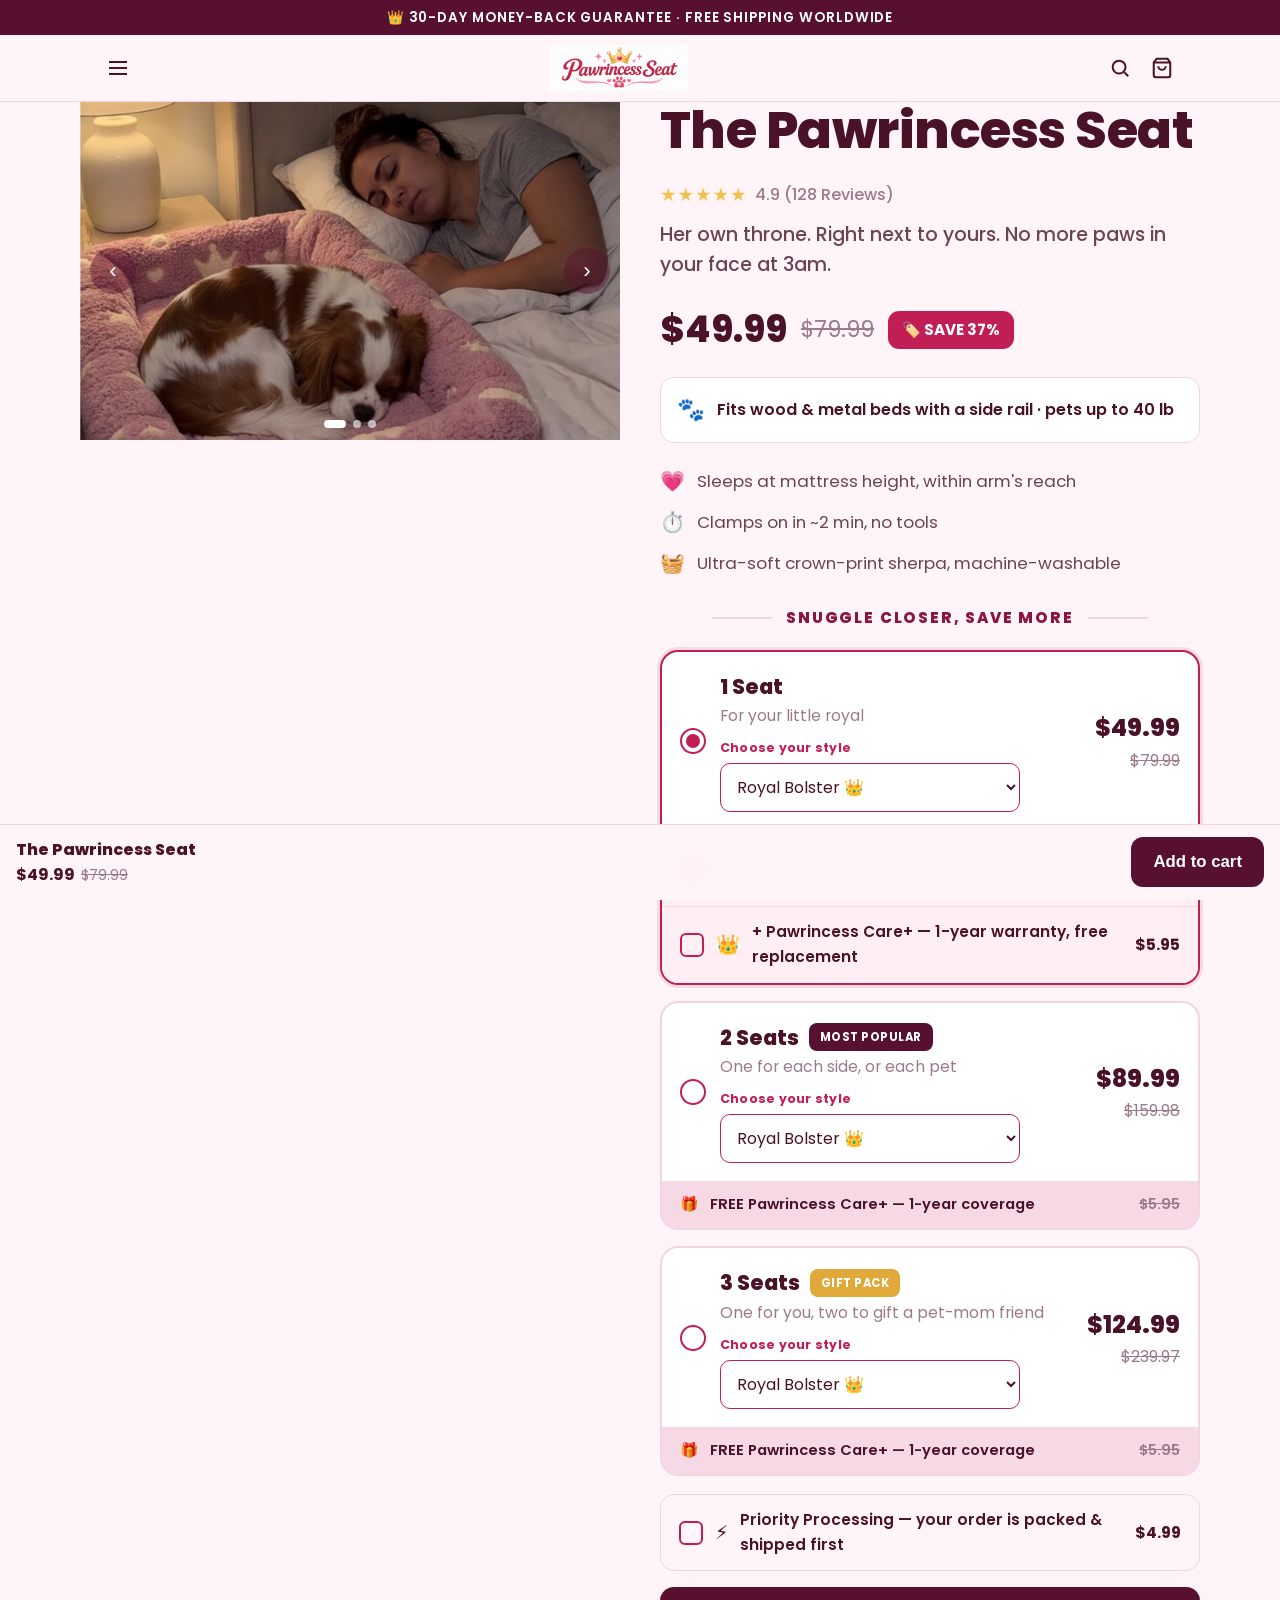
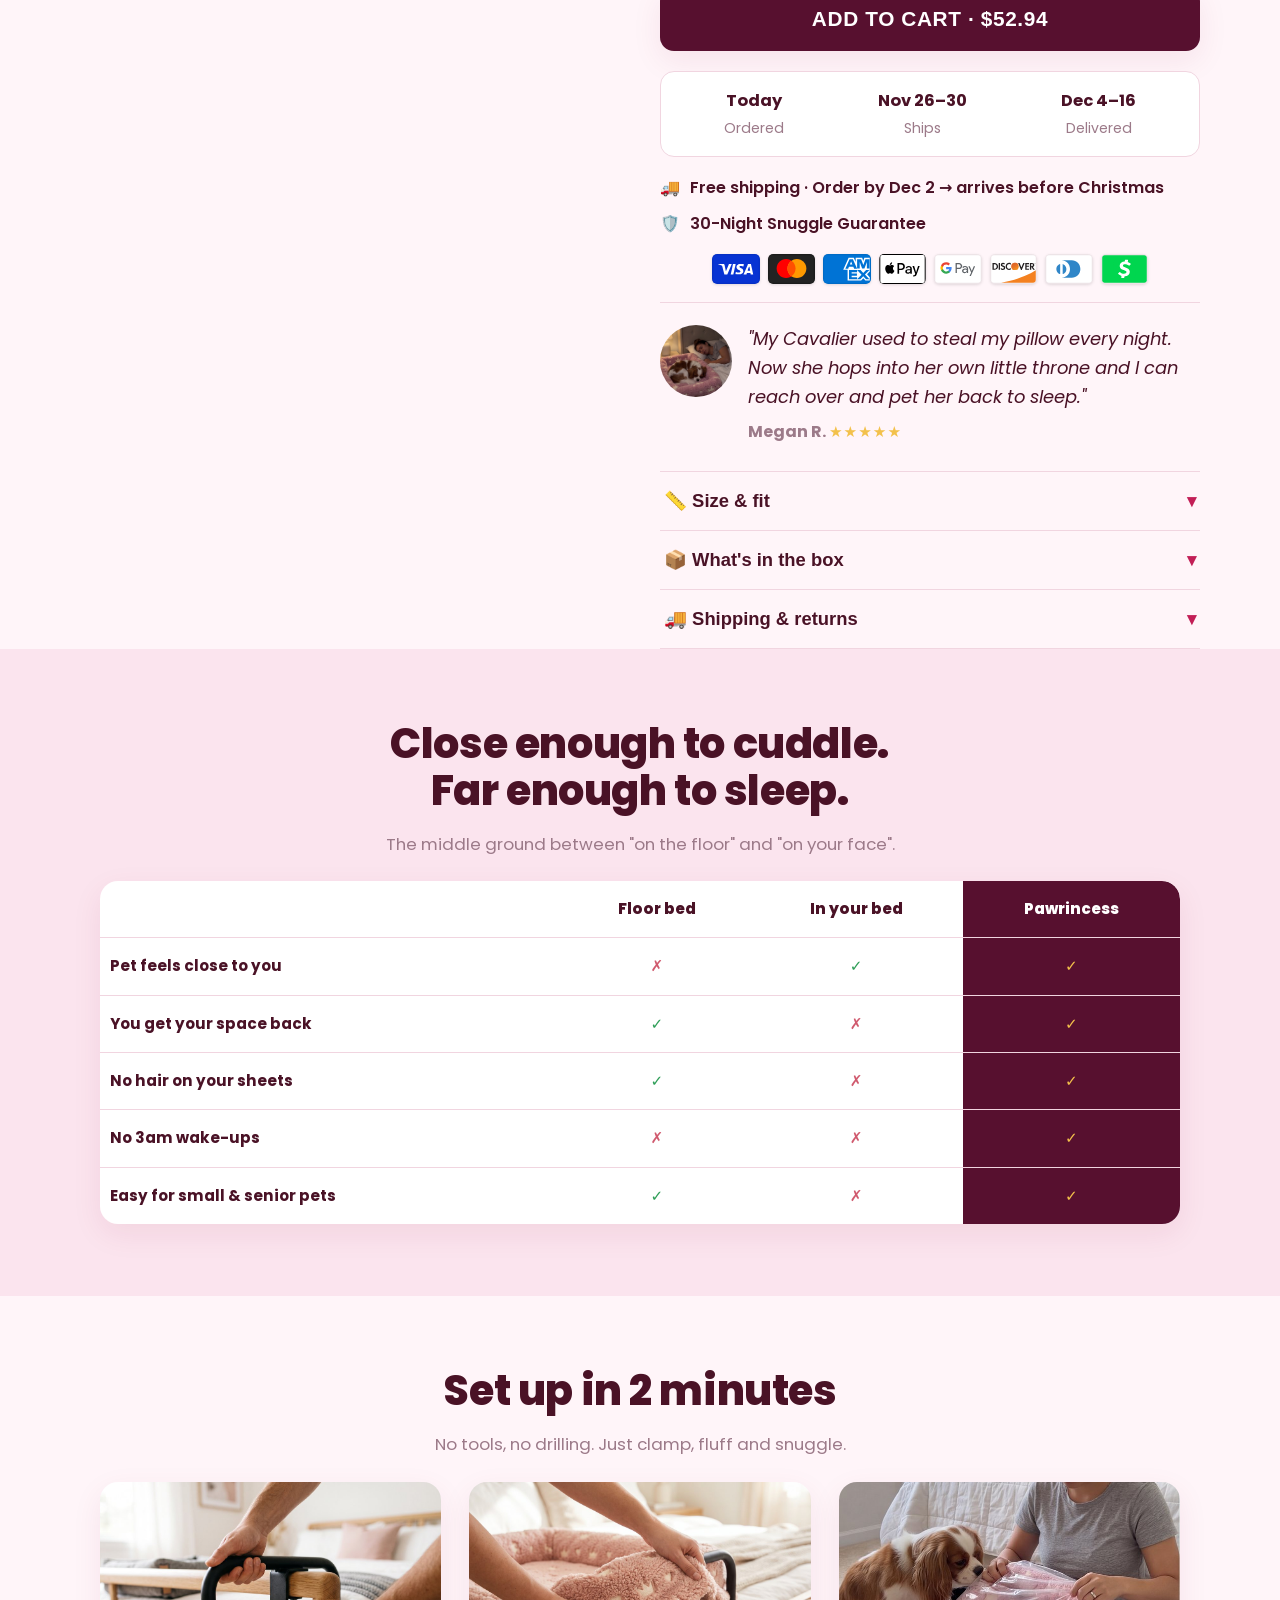
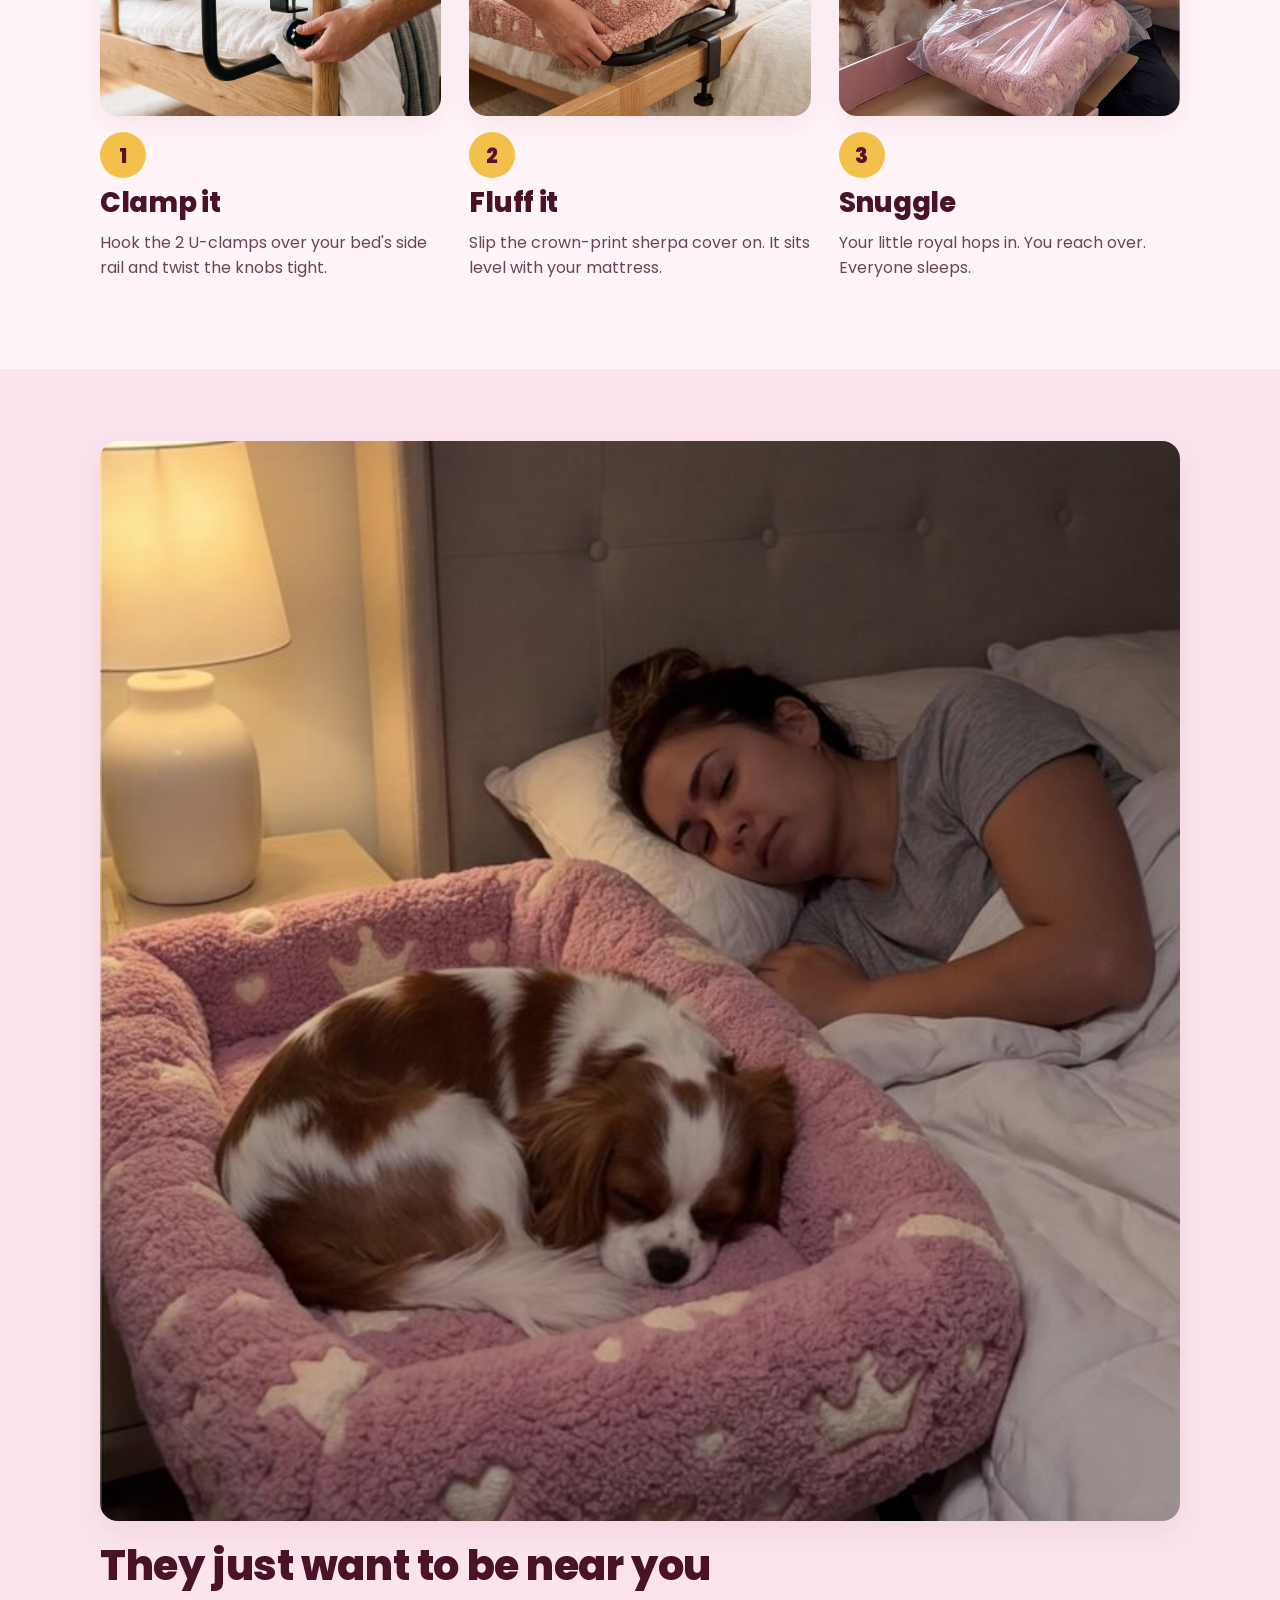
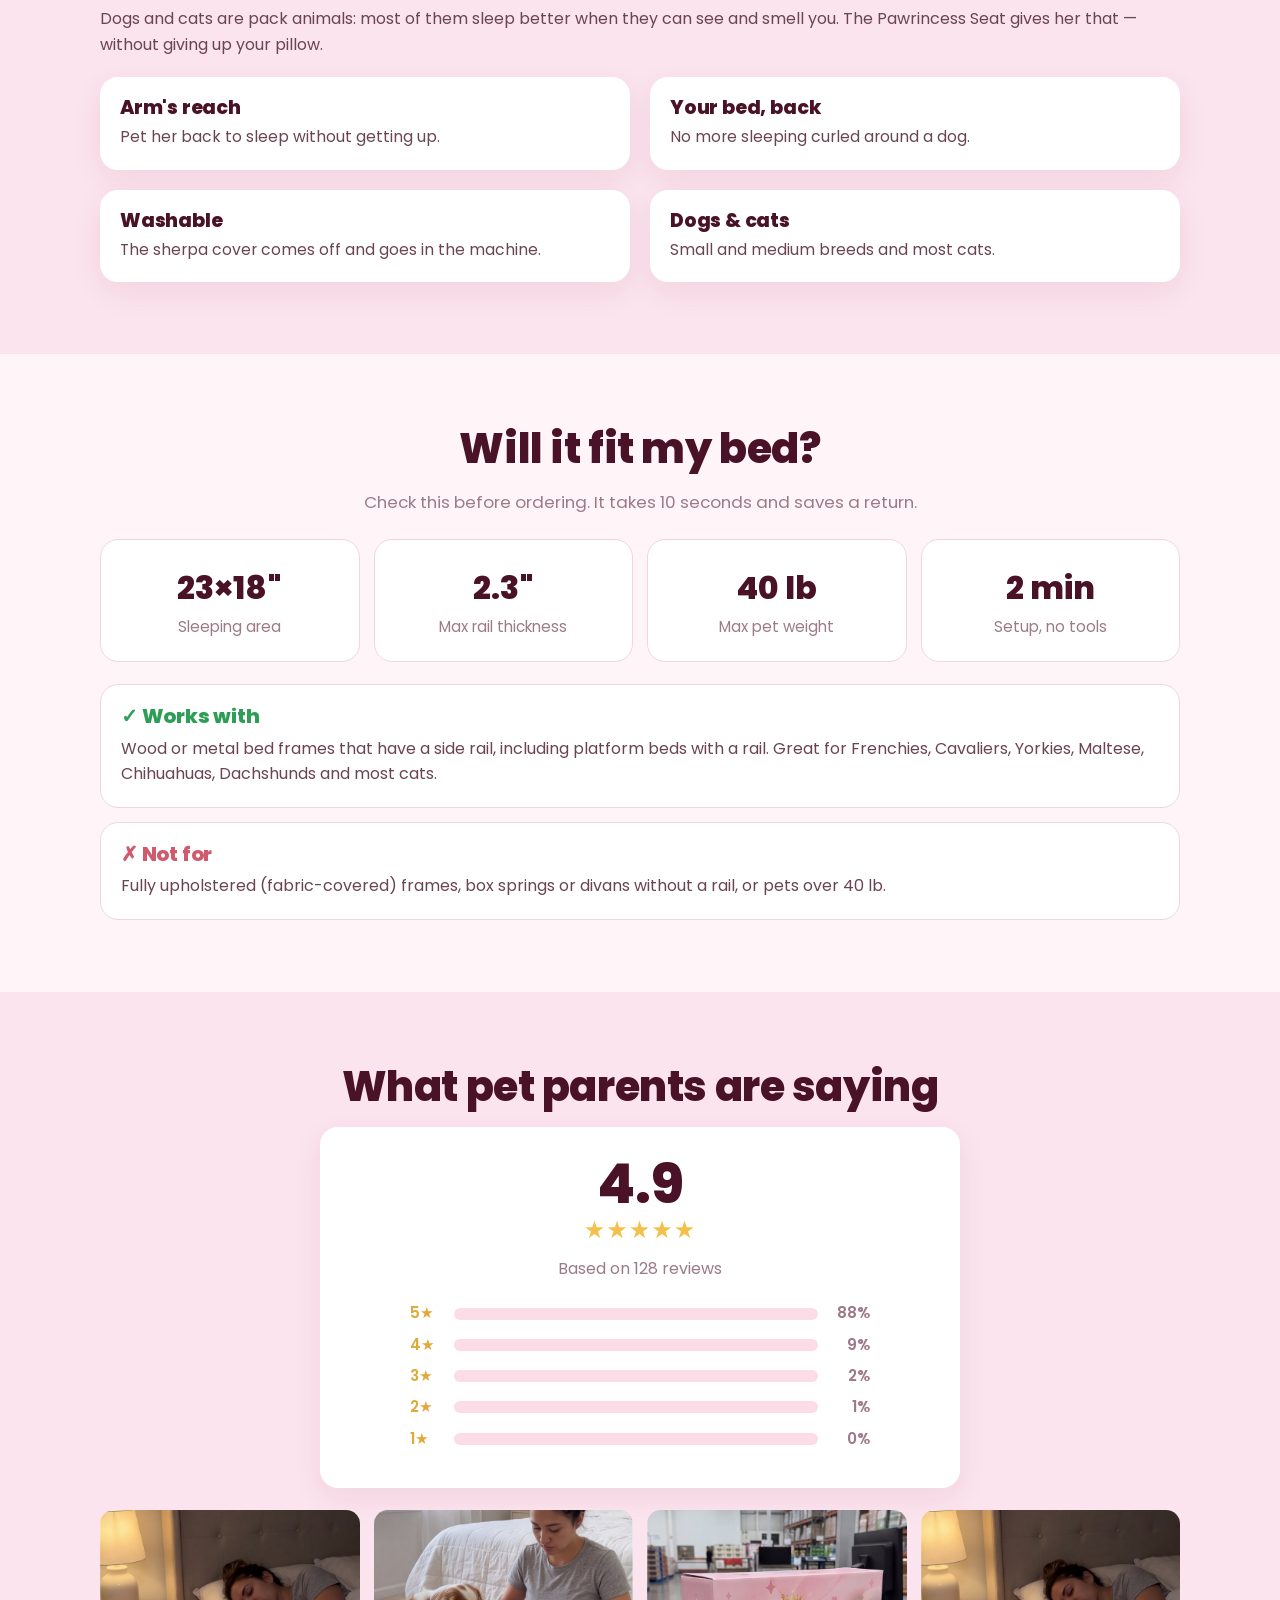
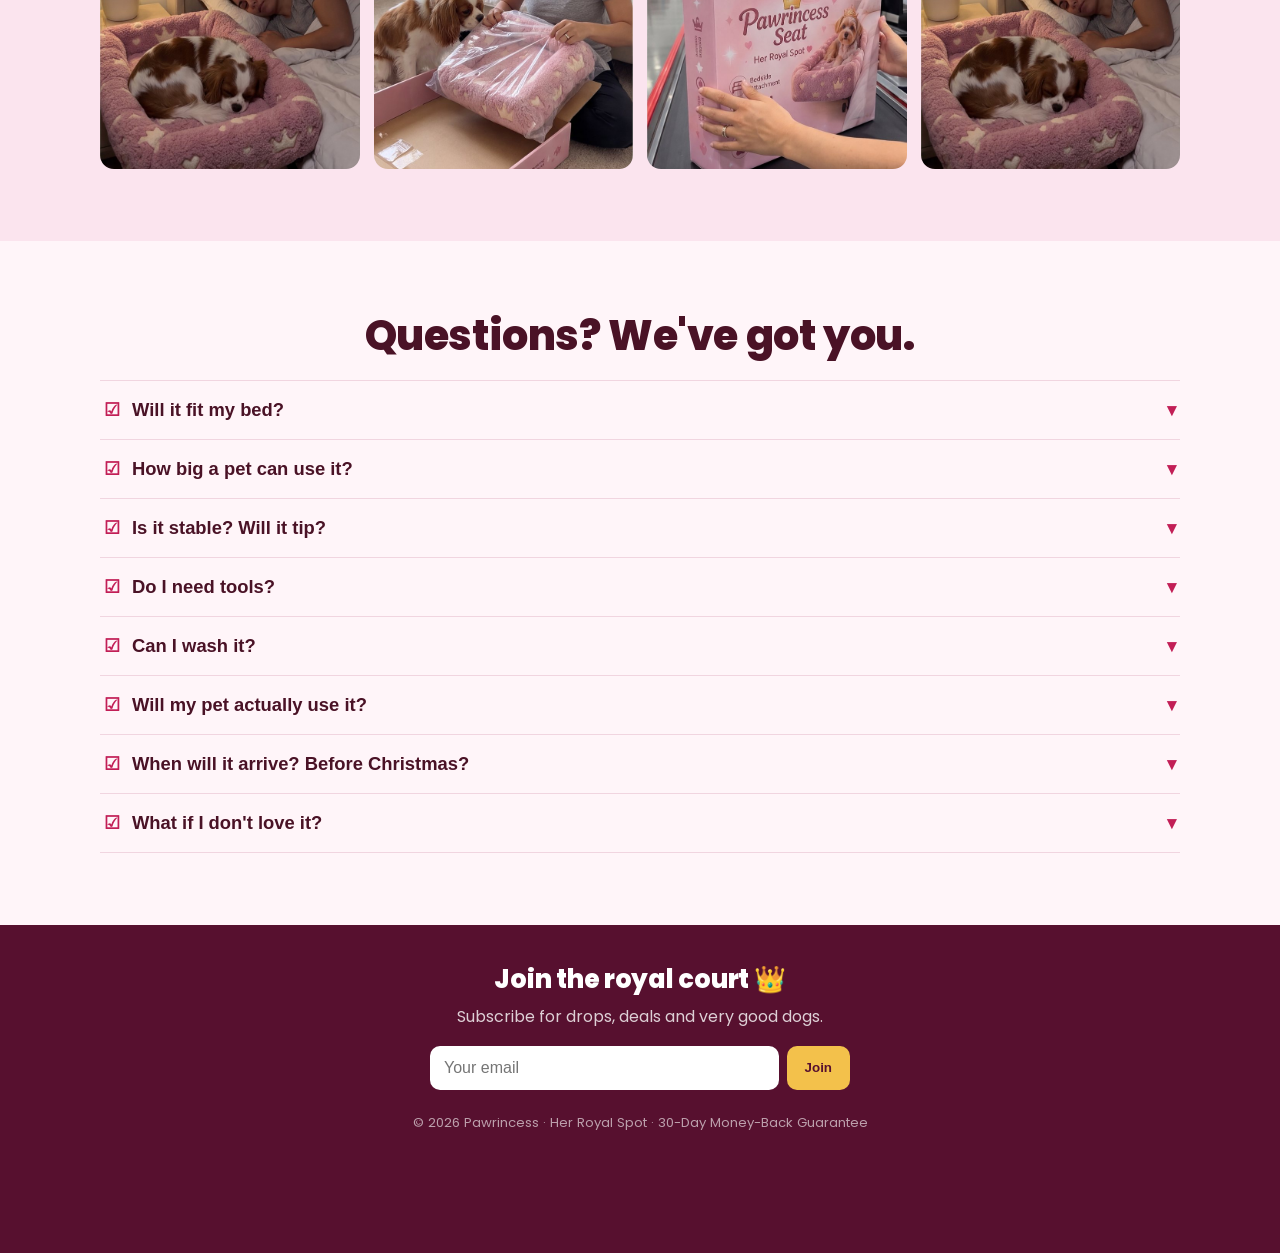
==== commit 51f9a42f: "Fix overlay/badge always-visible: force [hidden] to win over display rules (processing overlay was p" ====
--- a/index.html
+++ b/index.html
@@ -9,7 +9,7 @@
 <link rel="preconnect" href="https://fonts.googleapis.com">
 <link rel="preconnect" href="https://fonts.gstatic.com" crossorigin>
 <link href="https://fonts.googleapis.com/css2?family=Poppins:wght@400;500;600;700;800&display=swap" rel="stylesheet">
-<link rel="stylesheet" href="assets/pawrincess.css">
+<link rel="stylesheet" href="assets/pawrincess.css?v=4">
 </head>
 <body>
 
@@ -288,6 +288,6 @@
 
 <div class="toast" id="toast"></div>
 
-<script src="assets/pawrincess.js"></script>
+<script src="assets/pawrincess.js?v=4"></script>
 </body>
 </html>
--- a/assets/pawrincess.css
+++ b/assets/pawrincess.css
@@ -21,6 +21,7 @@
   --shadow:0 10px 30px rgba(140,20,70,.08);
 }
 *{box-sizing:border-box}
+[hidden]{display:none!important}
 html{scroll-behavior:smooth}
 body{
   margin:0;background:var(--cream);color:var(--body);
